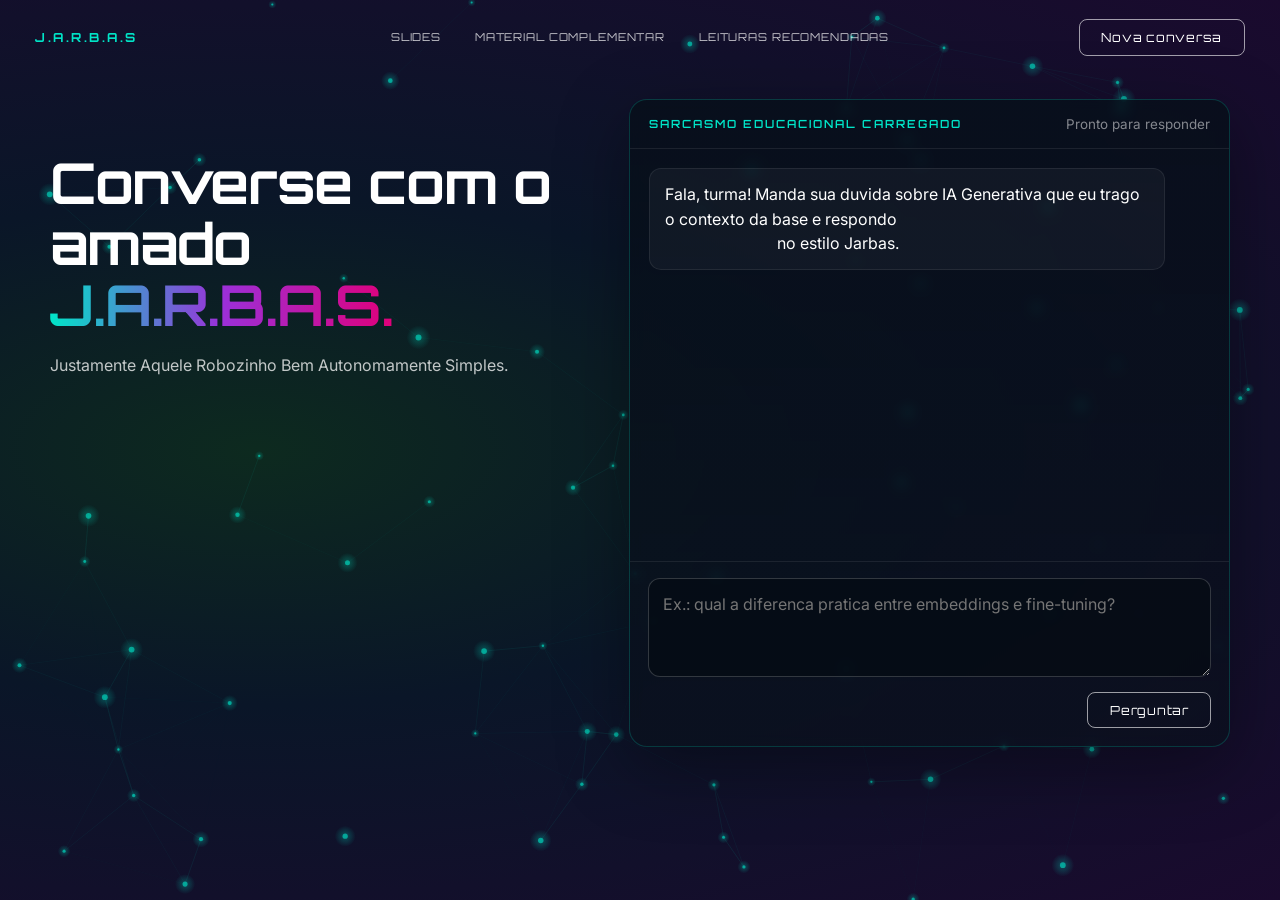
==== assets/html/index.html @ 7ef34501 "feat: add initial HTML structure and JavaScript functionality for Jarbas chatbot and resource materi" ====
<!DOCTYPE html>
<html lang="pt-BR">

<head>
    <meta charset="UTF-8" />
    <meta name="viewport" content="width=device-width, initial-scale=1.0" />
    <title>Jarbas | GT GenAI 02</title>

    <link rel="preconnect" href="https://fonts.googleapis.com" />
    <link rel="preconnect" href="https://fonts.gstatic.com" crossorigin />
    <link
        href="https://fonts.googleapis.com/css2?family=Orbitron:wght@400;600;700;900&family=Inter:wght@400;500;600&display=swap"
        rel="stylesheet" />

    <link rel="stylesheet" href="/assets/css/styles.css" />
</head>

<body>
    <canvas id="neural-bg" aria-hidden="true"></canvas>

    <div class="page-layer">
        <header class="navbar">
            <a class="navbar-brand" href="/">J.A.R.B.A.S</a>
            <nav class="navbar-links" aria-label="Navegacao principal">
                <a class="navbar-link" href="/slides">Slides</a>
                <a class="navbar-link" href="/material-complementar">Material Complementar</a>
                <a class="navbar-link" href="/leituras-recomendadas">Leituras Recomendadas</a>
            </nav>
            <button type="button" class="btn-outline navbar-action" id="clear-chat">Nova conversa</button>
        </header>

        <main class="hero-layout">
            <section class="hero-copy">
                <h1 class="title-main">
                    Converse com o amado<br />
                    <span class="title-gradient">J.A.R.B.A.S.</span>
                </h1>
                <p class="body-text">
                    Justamente Aquele Robozinho Bem Autonomamente Simples.
                </p>
            </section>

            <section class="chat-panel" aria-label="Chat do Jarbas">
                <div class="chat-header">
                    <p class="label-tag">Sarcasmo educacional carregado</p>
                    <p class="chat-status" id="chat-status">Pronto para responder</p>
                </div>

                <div id="chat-messages" class="chat-messages">
                    <article class="message assistant">
                        <p>Fala, turma! Manda sua duvida sobre IA Generativa que eu trago o contexto da base e respondo
                            no estilo Jarbas.</p>
                    </article>
                </div>

                <form id="chat-form" class="chat-form">
                    <label for="chat-input" class="sr-only">Digite sua pergunta</label>
                    <textarea id="chat-input" name="message" rows="3" maxlength="2000"
                        placeholder="Ex.: qual a diferenca pratica entre embeddings e fine-tuning?" required></textarea>
                    <button type="submit" class="btn-outline btn-send" id="send-btn">Perguntar</button>
                </form>
            </section>
        </main>
    </div>

    <script src="/assets/js/app.js"></script>
</body>

</html>
---- assets/css/styles.css ----
:root {
    --bg-deep: #0a0f1a;
    --bg-dark-green: #0d2a1f;
    --bg-dark-purple: #1a0a2e;
    --accent-cyan: #00e5c8;
    --accent-pink: #e0007a;
    --accent-purple: #9b30d9;
    --node-color: rgba(0, 229, 200, 0.6);
    --edge-color: rgba(0, 229, 200, 0.15);
    --node-glow: rgba(0, 229, 200, 0.3);
    --text-primary: #ffffff;
    --text-secondary: rgba(255, 255, 255, 0.75);
    --text-muted: rgba(255, 255, 255, 0.5);
    --border-subtle: rgba(0, 229, 200, 0.2);
    --btn-border: rgba(255, 255, 255, 0.6);
}

* {
    box-sizing: border-box;
}

html,
body {
    margin: 0;
    min-height: 100%;
}

body {
    font-family: "Inter", sans-serif;
    color: var(--text-primary);
    background: radial-gradient(ellipse at 20% 50%,
            var(--bg-dark-green) 0%,
            #0a1628 40%,
            var(--bg-dark-purple) 100%);
    overflow-x: hidden;
}

#neural-bg {
    position: fixed;
    inset: 0;
    width: 100%;
    height: 100%;
    z-index: 0;
    pointer-events: none;
}

.page-layer {
    position: relative;
    z-index: 1;
    min-height: 100vh;
    display: flex;
    flex-direction: column;
}

.navbar {
    display: grid;
    grid-template-columns: 1fr auto 1fr;
    align-items: center;
    gap: 1rem;
    padding: 1.2rem 2.2rem;
    position: relative;
    z-index: 10;
}

.navbar-brand {
    font-family: "Orbitron", "Share Tech Mono", "Courier New", monospace;
    font-size: 0.78rem;
    font-weight: 700;
    letter-spacing: 0.2em;
    text-transform: uppercase;
    color: var(--accent-cyan);
    justify-self: start;
    text-decoration: none;
}

.navbar-links {
    display: flex;
    flex-wrap: wrap;
    align-items: center;
    justify-content: center;
    gap: 0.55rem;
}

.navbar-link {
    padding: 0.4rem 0.72rem;
    border-radius: 999px;
    border: 1px solid transparent;
    color: var(--text-secondary);
    text-decoration: none;
    font-family: "Orbitron", monospace;
    font-size: 0.68rem;
    letter-spacing: 0.08em;
    text-transform: uppercase;
    transition: border-color 0.2s, color 0.2s, background 0.2s;
}

.navbar-link:hover,
.navbar-link.is-active {
    color: var(--accent-cyan);
    border-color: rgba(0, 229, 200, 0.28);
    background: rgba(0, 229, 200, 0.07);
}

.navbar-action {
    justify-self: end;
    text-decoration: none;
    display: inline-flex;
    align-items: center;
}

.hero-layout {
    width: min(1180px, 100% - 3rem);
    margin: 0 auto;
    padding: 1.5rem 0 2.8rem;
    display: grid;
    grid-template-columns: 0.95fr 1.05fr;
    gap: 2.2rem;
    align-items: start;
    animation: rise-in 700ms ease both;
}

.hero-copy {
    padding-top: 2rem;
}

.resources-layout {
    width: min(1180px, 100% - 3rem);
    margin: 0 auto;
    padding: 1.5rem 0 2.8rem;
    display: grid;
    gap: 2rem;
    align-content: start;
    animation: rise-in 700ms ease both;
}

.resources-copy {
    padding-top: 0.8rem;
}

.badge {
    display: inline-flex;
    align-items: center;
    gap: 0.5rem;
    padding: 0.4rem 1.2rem;
    border: 1px solid rgba(0, 229, 200, 0.4);
    border-radius: 999px;
    background: rgba(0, 229, 200, 0.08);
    color: var(--accent-cyan);
    font-size: 0.7rem;
    font-family: "Orbitron", monospace;
    letter-spacing: 0.15em;
    text-transform: uppercase;
}

.title-main {
    margin: 1.4rem 0 1rem;
    font-family: "Orbitron", "Share Tech Mono", "Courier New", monospace;
    font-size: clamp(2rem, 4.4vw, 4.5rem);
    font-weight: 700;
    letter-spacing: -0.02em;
    line-height: 1.08;
}

.title-gradient {
    background: linear-gradient(90deg, var(--accent-cyan) 0%, var(--accent-purple) 50%, var(--accent-pink) 100%);
    -webkit-background-clip: text;
    -webkit-text-fill-color: transparent;
    background-clip: text;
}

.body-text {
    max-width: 50ch;
    font-size: 1rem;
    color: var(--text-secondary);
    line-height: 1.7;
}

.resources-panel {
    border: 1px solid var(--border-subtle);
    border-radius: 18px;
    background: linear-gradient(180deg, rgba(7, 15, 26, 0.86), rgba(10, 16, 28, 0.72));
    backdrop-filter: blur(6px);
    box-shadow: 0 20px 70px rgba(0, 0, 0, 0.35);
    padding: 1rem 1.2rem 1.2rem;
}

.resources-head {
    border-bottom: 1px solid rgba(255, 255, 255, 0.08);
    padding: 0.2rem 0.15rem 0.9rem;
    margin-bottom: 1rem;
    display: flex;
    justify-content: space-between;
    gap: 1rem;
    align-items: center;
}

.materials-grid {
    display: grid;
    grid-template-columns: repeat(4, minmax(0, 1fr));
    gap: 0.95rem;
}

.material-card {
    min-height: 168px;
    border: 1px solid rgba(255, 255, 255, 0.13);
    border-radius: 14px;
    background: rgba(255, 255, 255, 0.03);
    padding: 1rem;
    display: flex;
    flex-direction: column;
    gap: 0.75rem;
    color: var(--text-primary);
    text-decoration: none;
    transition: border-color 0.2s, transform 0.2s, background 0.2s, box-shadow 0.2s;
}

.material-card.is-available {
    cursor: pointer;
}

.material-card.is-available:hover {
    border-color: rgba(0, 229, 200, 0.6);
    background: linear-gradient(140deg, rgba(0, 229, 200, 0.1), rgba(155, 48, 217, 0.1));
    transform: translateY(-2px);
    box-shadow: 0 10px 30px rgba(0, 229, 200, 0.16);
}

.material-card.is-unavailable {
    opacity: 0.78;
}

.material-title {
    margin: 0;
    font-family: "Orbitron", monospace;
    font-size: 0.86rem;
    line-height: 1.45;
    letter-spacing: 0.04em;
}

.material-type {
    margin: 0;
    font-size: 0.82rem;
    color: var(--text-muted);
}

.material-action {
    margin: auto 0 0;
    font-family: "Orbitron", monospace;
    font-size: 0.7rem;
    letter-spacing: 0.08em;
    text-transform: uppercase;
    color: var(--accent-cyan);
}

.material-card.is-unavailable .material-action {
    color: var(--text-muted);
}

.chat-panel {
    border: 1px solid var(--border-subtle);
    border-radius: 18px;
    background: linear-gradient(180deg, rgba(7, 15, 26, 0.86), rgba(10, 16, 28, 0.72));
    backdrop-filter: blur(6px);
    box-shadow: 0 20px 70px rgba(0, 0, 0, 0.35);
    min-height: 72vh;
    max-height: 80vh;
    display: flex;
    flex-direction: column;
    overflow: hidden;
}

.chat-header {
    border-bottom: 1px solid rgba(255, 255, 255, 0.08);
    padding: 1rem 1.2rem;
    display: flex;
    justify-content: space-between;
    gap: 1rem;
    align-items: center;
}

.label-tag {
    margin: 0;
    font-family: "Orbitron", monospace;
    font-size: 0.7rem;
    font-weight: 600;
    letter-spacing: 0.18em;
    text-transform: uppercase;
    color: var(--accent-cyan);
}

.chat-status {
    margin: 0;
    font-size: 0.84rem;
    color: var(--text-muted);
}

.chat-messages {
    flex: 1;
    overflow-y: auto;
    padding: 1.2rem;
    display: flex;
    flex-direction: column;
    gap: 0.9rem;
}

.chat-messages,
#chat-input {
    scrollbar-width: thin;
    scrollbar-color: rgba(0, 229, 200, 0.72) rgba(255, 255, 255, 0.06);
}

.chat-messages::-webkit-scrollbar,
#chat-input::-webkit-scrollbar {
    width: 10px;
}

.chat-messages::-webkit-scrollbar-track,
#chat-input::-webkit-scrollbar-track {
    background: rgba(255, 255, 255, 0.04);
    border-radius: 999px;
}

.chat-messages::-webkit-scrollbar-thumb,
#chat-input::-webkit-scrollbar-thumb {
    border-radius: 999px;
    border: 2px solid transparent;
    background-clip: padding-box;
    background: linear-gradient(180deg, rgba(0, 229, 200, 0.85), rgba(155, 48, 217, 0.8));
    box-shadow: 0 0 10px rgba(0, 229, 200, 0.35);
}

.chat-messages::-webkit-scrollbar-thumb:hover,
#chat-input::-webkit-scrollbar-thumb:hover {
    background: linear-gradient(180deg, rgba(0, 229, 200, 0.95), rgba(224, 0, 122, 0.85));
}

.message {
    display: inline-flex;
    width: fit-content;
    max-width: min(92%, 700px);
    border-radius: 12px;
    padding: 0.8rem 0.95rem;
    line-height: 1.55;
    border: 1px solid rgba(255, 255, 255, 0.08);
}

.message p {
    margin: 0;
    white-space: pre-wrap;
}

.message.user {
    align-self: flex-end;
    background: linear-gradient(120deg, rgba(0, 229, 200, 0.22), rgba(155, 48, 217, 0.2));
}

.message.assistant {
    align-self: flex-start;
    background: rgba(255, 255, 255, 0.04);
}

.chat-form {
    border-top: 1px solid rgba(255, 255, 255, 0.08);
    padding: 1rem 1.1rem 1.1rem;
    display: grid;
    gap: 0.9rem;
}

#chat-input {
    width: 100%;
    resize: vertical;
    overflow-y: auto;
    min-height: 84px;
    max-height: 200px;
    padding: 0.8rem 0.9rem;
    color: var(--text-primary);
    font: inherit;
    line-height: 1.5;
    border-radius: 12px;
    border: 1px solid rgba(255, 255, 255, 0.18);
    background: rgba(6, 12, 20, 0.76);
    outline: none;
    transition: border-color 0.2s, box-shadow 0.2s;
}

#chat-input:focus {
    border-color: var(--accent-cyan);
    box-shadow: 0 0 0 3px rgba(0, 229, 200, 0.12);
}

.btn-outline {
    padding: 0.58rem 1.35rem;
    border: 1px solid var(--btn-border);
    border-radius: 8px;
    background: transparent;
    color: var(--text-primary);
    font-family: "Orbitron", monospace;
    font-size: 0.78rem;
    letter-spacing: 0.06em;
    cursor: pointer;
    transition: border-color 0.22s, background 0.22s, transform 0.22s;
}

.btn-outline:hover {
    border-color: var(--accent-cyan);
    background: rgba(0, 229, 200, 0.08);
    transform: translateY(-1px);
}

.btn-outline:disabled {
    opacity: 0.6;
    cursor: wait;
    transform: none;
}

.btn-send {
    justify-self: end;
}

.sr-only {
    position: absolute;
    width: 1px;
    height: 1px;
    padding: 0;
    margin: -1px;
    overflow: hidden;
    clip: rect(0, 0, 0, 0);
    white-space: nowrap;
    border: 0;
}

@keyframes rise-in {
    from {
        opacity: 0;
        transform: translateY(18px);
    }

    to {
        opacity: 1;
        transform: translateY(0);
    }
}

@media (max-width: 1024px) {
    .hero-layout {
        grid-template-columns: 1fr;
        width: min(980px, 100% - 2rem);
    }

    .resources-layout {
        width: min(980px, 100% - 2rem);
    }

    .hero-copy {
        padding-top: 0.4rem;
    }

    .chat-panel {
        min-height: 62vh;
        max-height: unset;
    }
}

@media (max-width: 1100px) {
    .materials-grid {
        grid-template-columns: repeat(3, minmax(0, 1fr));
    }
}

@media (max-width: 860px) {
    .navbar {
        grid-template-columns: 1fr auto;
        grid-template-areas:
            "brand action"
            "links links";
        row-gap: 0.7rem;
    }

    .navbar-brand {
        grid-area: brand;
    }

    .navbar-links {
        grid-area: links;
    }

    .navbar-action {
        grid-area: action;
    }

    .materials-grid {
        grid-template-columns: repeat(2, minmax(0, 1fr));
    }
}

@media (max-width: 640px) {
    .navbar {
        padding: 1rem 1rem;
    }

    .navbar-link {
        font-size: 0.63rem;
        padding: 0.35rem 0.58rem;
    }

    .hero-layout {
        width: calc(100% - 1.1rem);
        gap: 1rem;
    }

    .resources-layout {
        width: calc(100% - 1.1rem);
        gap: 1rem;
    }

    .title-main {
        margin-top: 1.1rem;
    }

    .chat-form {
        padding: 0.8rem;
    }

    .btn-send {
        width: 100%;
        justify-self: stretch;
    }

    .resources-panel {
        padding: 0.8rem;
    }

    .resources-head {
        align-items: flex-start;
        flex-direction: column;
        gap: 0.35rem;
    }

    .materials-grid {
        grid-template-columns: 1fr;
    }
}
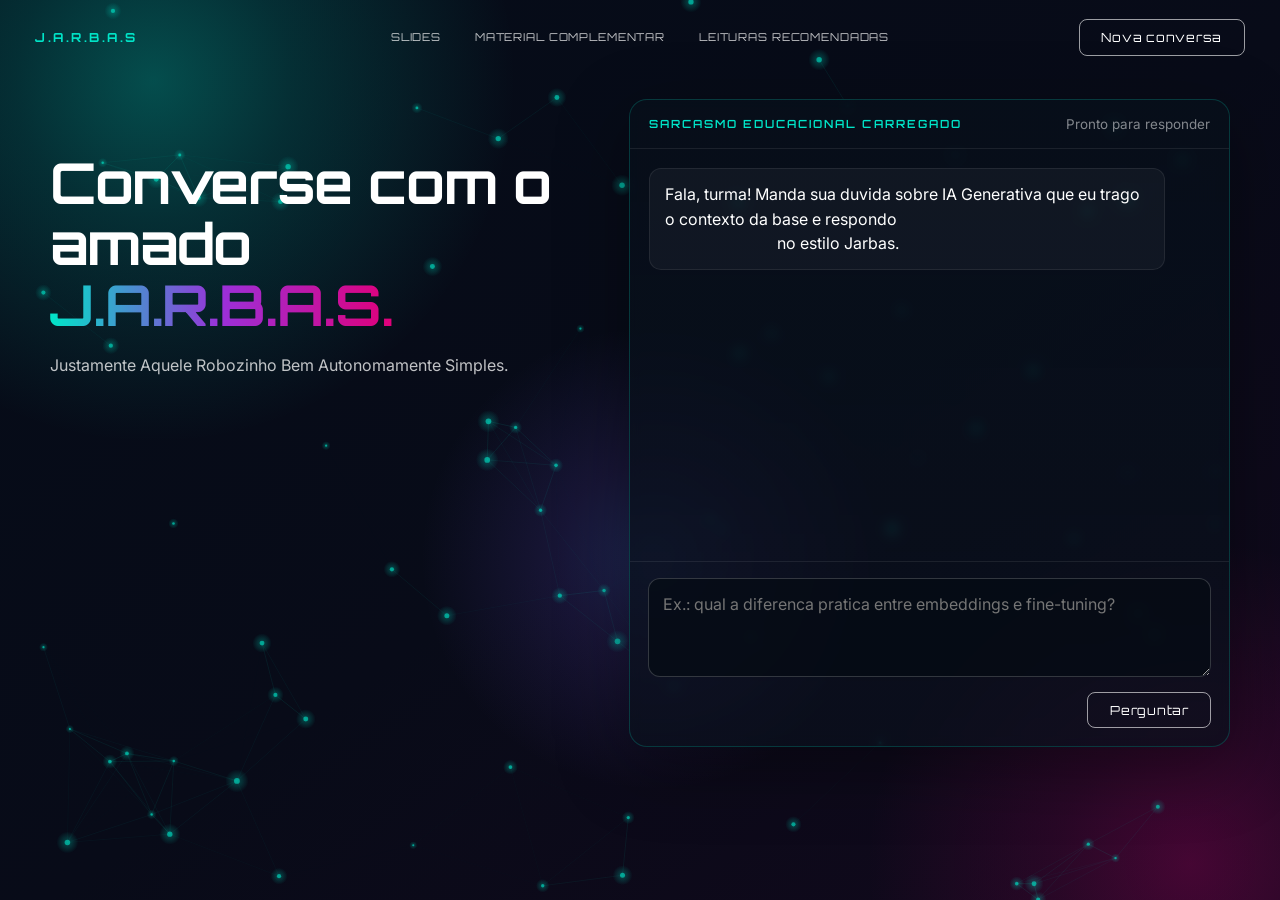
==== commit 1473fa38: "feat: adicionar favicon SVG ao projeto Jarbas" ====
--- a/assets/html/index.html
+++ b/assets/html/index.html
@@ -5,6 +5,7 @@
     <meta charset="UTF-8" />
     <meta name="viewport" content="width=device-width, initial-scale=1.0" />
     <title>Jarbas | GT GenAI 02</title>
+    <link rel="icon" type="image/svg+xml" href="/assets/jarbas_favicon.svg" />
 
     <link rel="preconnect" href="https://fonts.googleapis.com" />
     <link rel="preconnect" href="https://fonts.gstatic.com" crossorigin />
--- a/assets/css/styles.css
+++ b/assets/css/styles.css
@@ -28,10 +28,20 @@
 body {
     font-family: "Inter", sans-serif;
     color: var(--text-primary);
-    background: radial-gradient(ellipse at 20% 50%,
-            var(--bg-dark-green) 0%,
-            #0a1628 40%,
-            var(--bg-dark-purple) 100%);
+    background:
+        radial-gradient(circle at 12% 9%,
+            rgba(0, 229, 200, 0.3) 0%,
+            rgba(0, 229, 200, 0.16) 10%,
+            rgba(0, 229, 200, 0) 26%),
+        radial-gradient(circle at 51% 62%,
+            rgba(95, 122, 255, 0.24) 0%,
+            rgba(118, 85, 235, 0.14) 11%,
+            rgba(118, 85, 235, 0) 27%),
+        radial-gradient(circle at 93% 96%,
+            rgba(224, 0, 122, 0.25) 0%,
+            rgba(224, 0, 122, 0.12) 9%,
+            rgba(224, 0, 122, 0) 22%),
+        linear-gradient(145deg, #050c18 0%, #080b18 52%, #12081c 100%);
     overflow-x: hidden;
 }
 
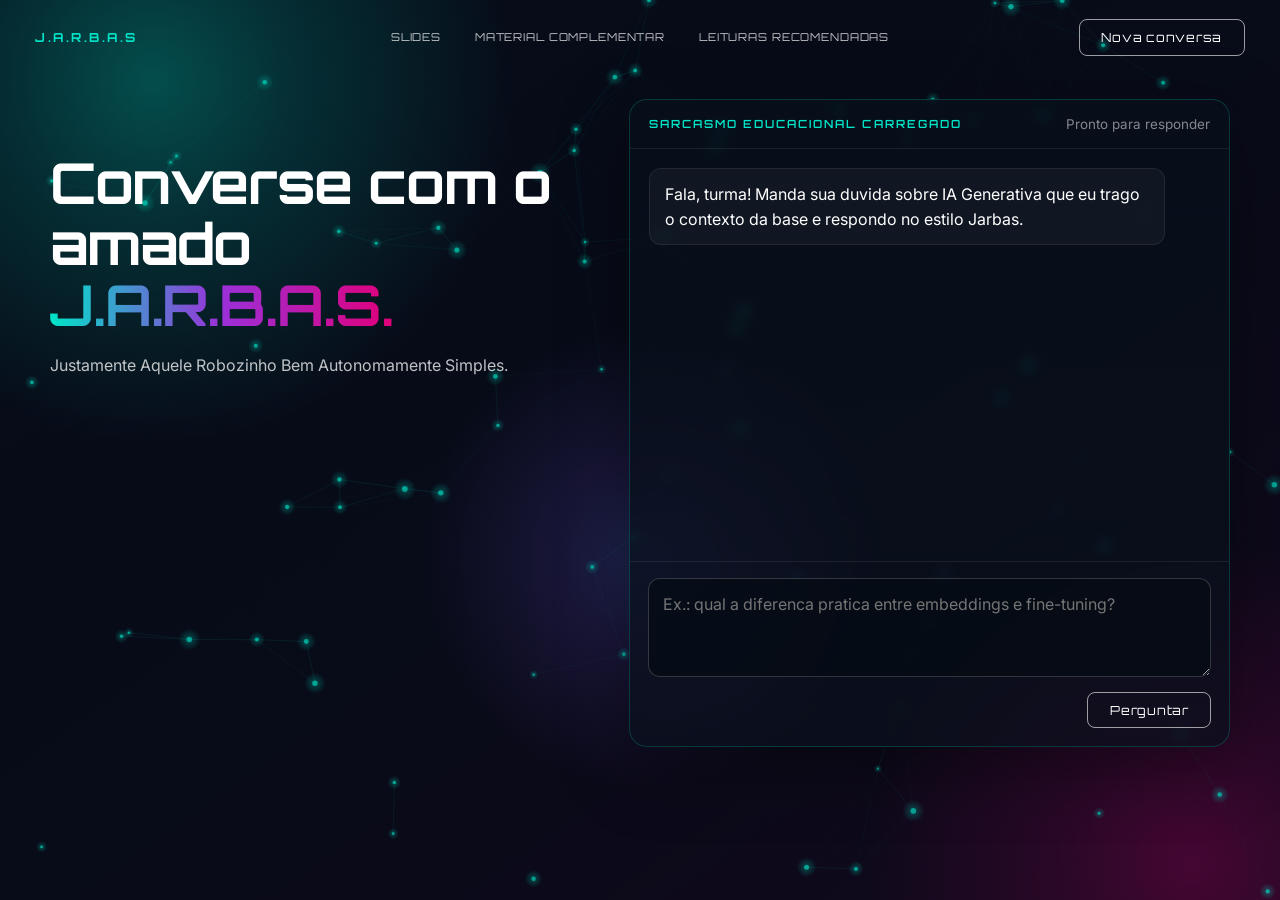
==== commit 88383e67: "fix: corrigir formatação de mensagem no chatbot" ====
--- a/assets/html/index.html
+++ b/assets/html/index.html
@@ -49,8 +49,7 @@
 
                 <div id="chat-messages" class="chat-messages">
                     <article class="message assistant">
-                        <p>Fala, turma! Manda sua duvida sobre IA Generativa que eu trago o contexto da base e respondo
-                            no estilo Jarbas.</p>
+                        <p>Fala, turma! Manda sua duvida sobre IA Generativa que eu trago o contexto da base e respondo no estilo Jarbas.</p>
                     </article>
                 </div>
 
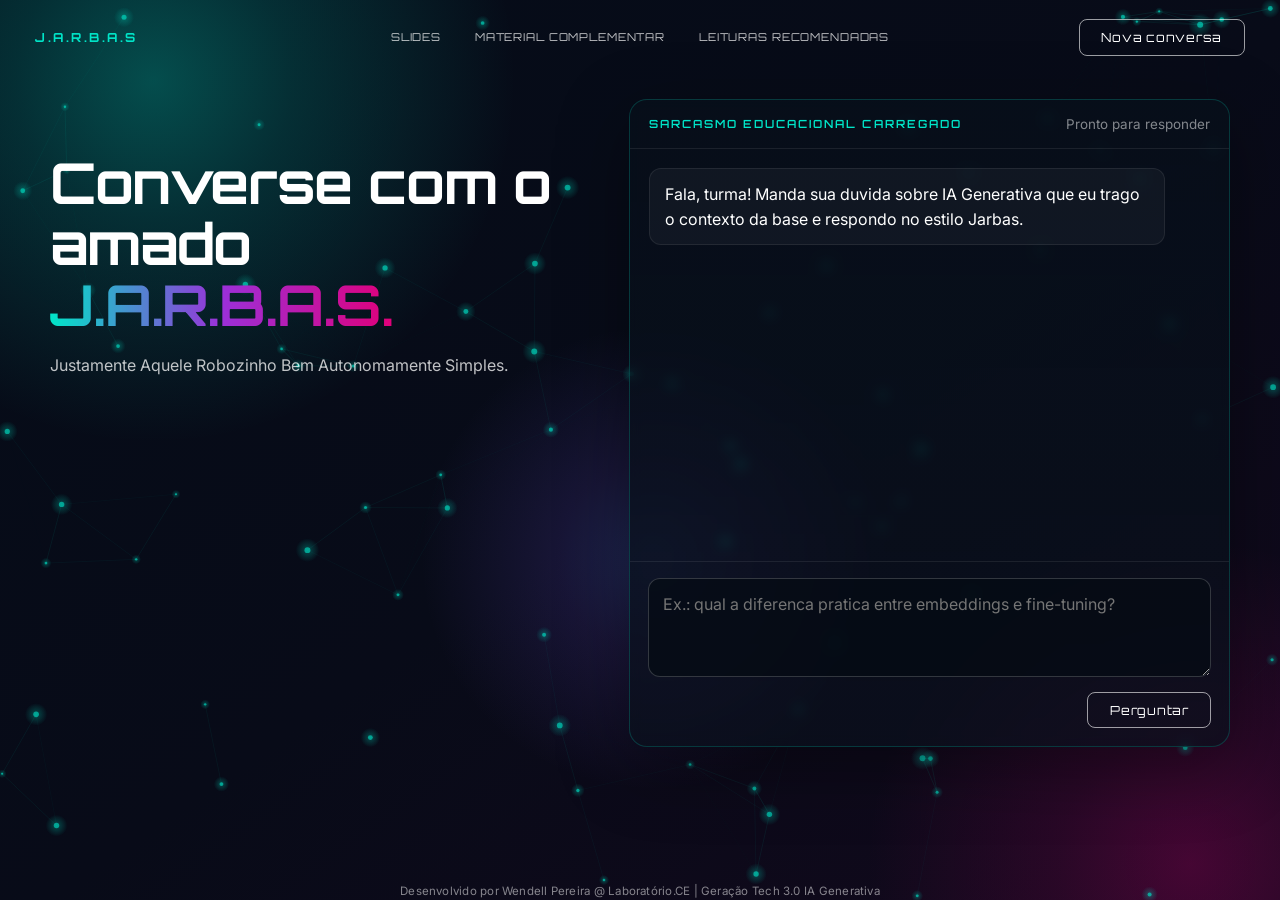
==== commit 71c3a660: "feat: remove outdated ebooks and add Docker support - Deleted outdated ebooks: "Ebook RAG Contextual" ====
--- a/assets/html/index.html
+++ b/assets/html/index.html
@@ -61,6 +61,10 @@
                 </form>
             </section>
         </main>
+
+        <footer class="site-footer">
+            Desenvolvido por Wendell Pereira @ Laboratório.CE | Geração Tech 3.0 IA Generativa
+        </footer>
     </div>
 
     <script src="/assets/js/app.js"></script>
--- a/assets/css/styles.css
+++ b/assets/css/styles.css
@@ -206,6 +206,30 @@
 
 .materials-grid {
     display: grid;
+    gap: 1rem;
+}
+
+.materials-module {
+    display: grid;
+    gap: 0.65rem;
+}
+
+.materials-module+.materials-module {
+    border-top: 1px solid rgba(255, 255, 255, 0.08);
+    padding-top: 0.95rem;
+}
+
+.module-label {
+    margin: 0;
+    font-family: "Orbitron", monospace;
+    font-size: 0.72rem;
+    letter-spacing: 0.16em;
+    text-transform: uppercase;
+    color: var(--accent-cyan);
+}
+
+.materials-module-grid {
+    display: grid;
     grid-template-columns: repeat(4, minmax(0, 1fr));
     gap: 0.95rem;
 }
@@ -439,6 +463,19 @@
     border: 0;
 }
 
+.page-layer>.site-footer {
+    margin-top: auto;
+    width: 100%;
+    align-self: stretch;
+    display: block;
+    text-align: center !important;
+    font-family: "Inter", sans-serif;
+    font-size: 0.72rem !important;
+    line-height: 1.35;
+    color: var(--text-muted);
+    letter-spacing: 0.02em;
+}
+
 @keyframes rise-in {
     from {
         opacity: 0;
@@ -472,7 +509,7 @@
 }
 
 @media (max-width: 1100px) {
-    .materials-grid {
+    .materials-module-grid {
         grid-template-columns: repeat(3, minmax(0, 1fr));
     }
 }
@@ -498,7 +535,7 @@
         grid-area: action;
     }
 
-    .materials-grid {
+    .materials-module-grid {
         grid-template-columns: repeat(2, minmax(0, 1fr));
     }
 }
@@ -546,7 +583,12 @@
         gap: 0.35rem;
     }
 
-    .materials-grid {
+    .materials-module-grid {
         grid-template-columns: 1fr;
     }
+
+    .page-layer>.site-footer {
+        font-size: 0.66rem;
+        padding-bottom: 0.9rem;
+    }
 }
